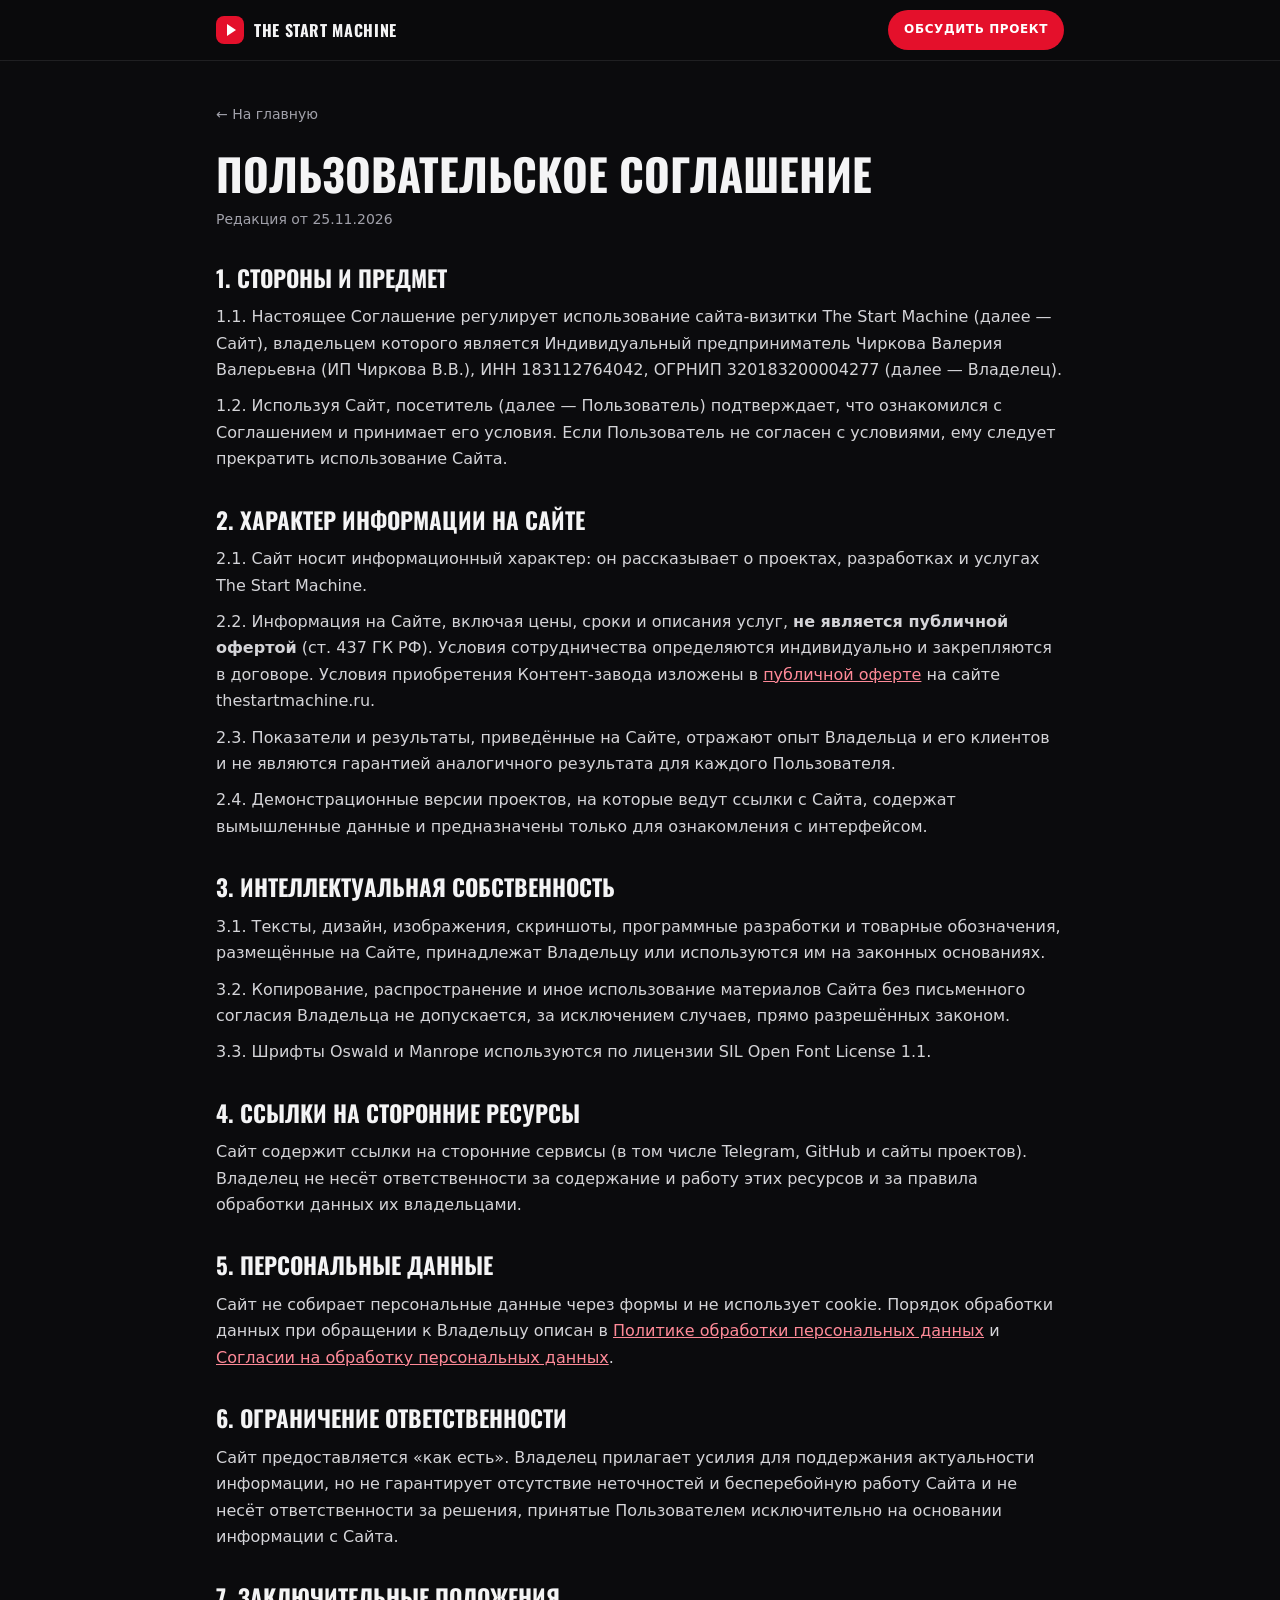
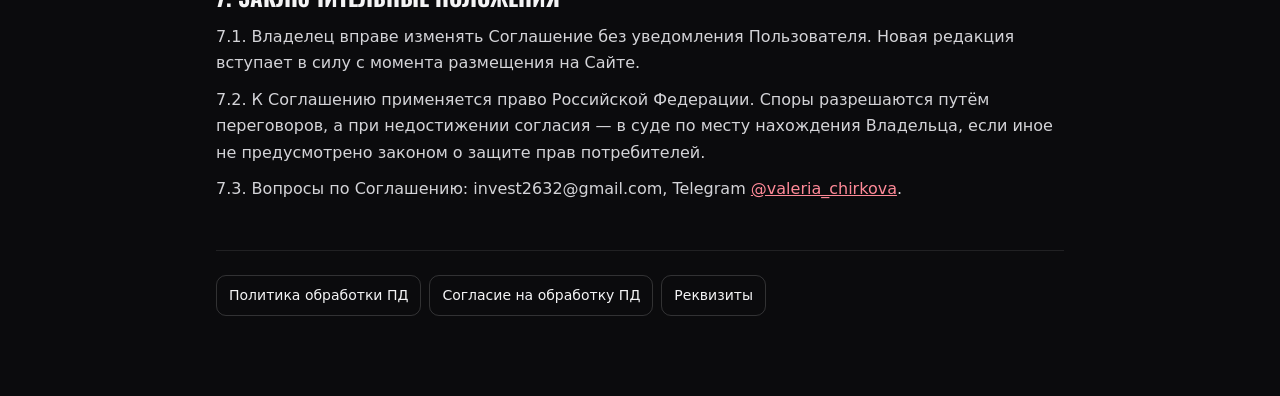
==== terms.html @ 9f0ff380 "Лендинг-визитка The Start Machine: проекты, команда, реквизиты и документы Co-Authored-By: Claude Op" ====
<!doctype html>
<html lang="ru">
<head>
<meta charset="utf-8">
<meta name="viewport" content="width=device-width, initial-scale=1">
<meta name="robots" content="noindex, nofollow">
<title>Пользовательское соглашение — The Start Machine</title>
<link rel="icon" href="data:image/svg+xml,%3Csvg xmlns='http://www.w3.org/2000/svg' viewBox='0 0 32 32'%3E%3Crect width='32' height='32' rx='7' fill='%23E4102B'/%3E%3Cpath d='M12 9l11 7-11 7z' fill='white'/%3E%3C/svg%3E">
<link rel="stylesheet" href="fonts/fonts.css">
<link rel="stylesheet" href="legal.css">
</head>
<body>
<header class="top"><div class="in"><a class="logo" href="index.html"><i></i><span>The Start Machine</span></a><a class="btn" href="https://t.me/valeria_chirkova" target="_blank" rel="noopener">Обсудить проект</a></div></header>
<main>
<a class="back" href="index.html">← На главную</a>
<h1>Пользовательское соглашение</h1>
<p class="meta">Редакция от 25.11.2026</p>

<h2>1. Стороны и предмет</h2>
<p>1.1. Настоящее Соглашение регулирует использование сайта-визитки The Start Machine (далее — Сайт), владельцем которого является Индивидуальный предприниматель Чиркова Валерия Валерьевна (ИП Чиркова В.В.), ИНН 183112764042, ОГРНИП 320183200004277 (далее — Владелец).</p>
<p>1.2. Используя Сайт, посетитель (далее — Пользователь) подтверждает, что ознакомился с Соглашением и принимает его условия. Если Пользователь не согласен с условиями, ему следует прекратить использование Сайта.</p>

<h2>2. Характер информации на Сайте</h2>
<p>2.1. Сайт носит информационный характер: он рассказывает о проектах, разработках и услугах The Start Machine.</p>
<p>2.2. Информация на Сайте, включая цены, сроки и описания услуг, <b>не является публичной офертой</b> (ст. 437 ГК РФ). Условия сотрудничества определяются индивидуально и закрепляются в договоре. Условия приобретения Контент-завода изложены в <a href="https://thestartmachine.ru/legal" target="_blank" rel="noopener">публичной оферте</a> на сайте thestartmachine.ru.</p>
<p>2.3. Показатели и результаты, приведённые на Сайте, отражают опыт Владельца и его клиентов и не являются гарантией аналогичного результата для каждого Пользователя.</p>
<p>2.4. Демонстрационные версии проектов, на которые ведут ссылки с Сайта, содержат вымышленные данные и предназначены только для ознакомления с интерфейсом.</p>

<h2>3. Интеллектуальная собственность</h2>
<p>3.1. Тексты, дизайн, изображения, скриншоты, программные разработки и товарные обозначения, размещённые на Сайте, принадлежат Владельцу или используются им на законных основаниях.</p>
<p>3.2. Копирование, распространение и иное использование материалов Сайта без письменного согласия Владельца не допускается, за исключением случаев, прямо разрешённых законом.</p>
<p>3.3. Шрифты Oswald и Manrope используются по лицензии SIL Open Font License 1.1.</p>

<h2>4. Ссылки на сторонние ресурсы</h2>
<p>Сайт содержит ссылки на сторонние сервисы (в том числе Telegram, GitHub и сайты проектов). Владелец не несёт ответственности за содержание и работу этих ресурсов и за правила обработки данных их владельцами.</p>

<h2>5. Персональные данные</h2>
<p>Сайт не собирает персональные данные через формы и не использует cookie. Порядок обработки данных при обращении к Владельцу описан в <a href="privacy.html">Политике обработки персональных данных</a> и <a href="consent.html">Согласии на обработку персональных данных</a>.</p>

<h2>6. Ограничение ответственности</h2>
<p>Сайт предоставляется «как есть». Владелец прилагает усилия для поддержания актуальности информации, но не гарантирует отсутствие неточностей и бесперебойную работу Сайта и не несёт ответственности за решения, принятые Пользователем исключительно на основании информации с Сайта.</p>

<h2>7. Заключительные положения</h2>
<p>7.1. Владелец вправе изменять Соглашение без уведомления Пользователя. Новая редакция вступает в силу с момента размещения на Сайте.</p>
<p>7.2. К Соглашению применяется право Российской Федерации. Споры разрешаются путём переговоров, а при недостижении согласия — в суде по месту нахождения Владельца, если иное не предусмотрено законом о защите прав потребителей.</p>
<p>7.3. Вопросы по Соглашению: invest2632@gmail.com, Telegram <a href="https://t.me/valeria_chirkova" target="_blank" rel="noopener">@valeria_chirkova</a>.</p>

<nav class="docs"><a href="privacy.html">Политика обработки ПД</a><a href="consent.html">Согласие на обработку ПД</a><a href="index.html#requisites">Реквизиты</a></nav>
</main>
</body>
</html>
---- fonts/fonts.css ----
@font-face {
  font-family: 'Manrope';
  font-style: normal;
  font-weight: 400;
  font-display: swap;
  src: url(manrope-cyrillic-0.woff2) format('woff2');
  unicode-range: U+0301, U+0400-045F, U+0490-0491, U+04B0-04B1, U+2116;
}
@font-face {
  font-family: 'Manrope';
  font-style: normal;
  font-weight: 400;
  font-display: swap;
  src: url(manrope-latin-1.woff2) format('woff2');
  unicode-range: U+0000-00FF, U+0131, U+0152-0153, U+02BB-02BC, U+02C6, U+02DA, U+02DC, U+0304, U+0308, U+0329, U+2000-206F, U+20AC, U+2122, U+2191, U+2193, U+2212, U+2215, U+FEFF, U+FFFD;
}
@font-face {
  font-family: 'Manrope';
  font-style: normal;
  font-weight: 500;
  font-display: swap;
  src: url(manrope-cyrillic-0.woff2) format('woff2');
  unicode-range: U+0301, U+0400-045F, U+0490-0491, U+04B0-04B1, U+2116;
}
@font-face {
  font-family: 'Manrope';
  font-style: normal;
  font-weight: 500;
  font-display: swap;
  src: url(manrope-latin-1.woff2) format('woff2');
  unicode-range: U+0000-00FF, U+0131, U+0152-0153, U+02BB-02BC, U+02C6, U+02DA, U+02DC, U+0304, U+0308, U+0329, U+2000-206F, U+20AC, U+2122, U+2191, U+2193, U+2212, U+2215, U+FEFF, U+FFFD;
}
@font-face {
  font-family: 'Manrope';
  font-style: normal;
  font-weight: 600;
  font-display: swap;
  src: url(manrope-cyrillic-0.woff2) format('woff2');
  unicode-range: U+0301, U+0400-045F, U+0490-0491, U+04B0-04B1, U+2116;
}
@font-face {
  font-family: 'Manrope';
  font-style: normal;
  font-weight: 600;
  font-display: swap;
  src: url(manrope-latin-1.woff2) format('woff2');
  unicode-range: U+0000-00FF, U+0131, U+0152-0153, U+02BB-02BC, U+02C6, U+02DA, U+02DC, U+0304, U+0308, U+0329, U+2000-206F, U+20AC, U+2122, U+2191, U+2193, U+2212, U+2215, U+FEFF, U+FFFD;
}
@font-face {
  font-family: 'Manrope';
  font-style: normal;
  font-weight: 700;
  font-display: swap;
  src: url(manrope-cyrillic-0.woff2) format('woff2');
  unicode-range: U+0301, U+0400-045F, U+0490-0491, U+04B0-04B1, U+2116;
}
@font-face {
  font-family: 'Manrope';
  font-style: normal;
  font-weight: 700;
  font-display: swap;
  src: url(manrope-latin-1.woff2) format('woff2');
  unicode-range: U+0000-00FF, U+0131, U+0152-0153, U+02BB-02BC, U+02C6, U+02DA, U+02DC, U+0304, U+0308, U+0329, U+2000-206F, U+20AC, U+2122, U+2191, U+2193, U+2212, U+2215, U+FEFF, U+FFFD;
}
@font-face {
  font-family: 'Manrope';
  font-style: normal;
  font-weight: 800;
  font-display: swap;
  src: url(manrope-cyrillic-0.woff2) format('woff2');
  unicode-range: U+0301, U+0400-045F, U+0490-0491, U+04B0-04B1, U+2116;
}
@font-face {
  font-family: 'Manrope';
  font-style: normal;
  font-weight: 800;
  font-display: swap;
  src: url(manrope-latin-1.woff2) format('woff2');
  unicode-range: U+0000-00FF, U+0131, U+0152-0153, U+02BB-02BC, U+02C6, U+02DA, U+02DC, U+0304, U+0308, U+0329, U+2000-206F, U+20AC, U+2122, U+2191, U+2193, U+2212, U+2215, U+FEFF, U+FFFD;
}
@font-face {
  font-family: 'Oswald';
  font-style: normal;
  font-weight: 500;
  font-display: swap;
  src: url(oswald-cyrillic-2.woff2) format('woff2');
  unicode-range: U+0301, U+0400-045F, U+0490-0491, U+04B0-04B1, U+2116;
}
@font-face {
  font-family: 'Oswald';
  font-style: normal;
  font-weight: 500;
  font-display: swap;
  src: url(oswald-latin-3.woff2) format('woff2');
  unicode-range: U+0000-00FF, U+0131, U+0152-0153, U+02BB-02BC, U+02C6, U+02DA, U+02DC, U+0304, U+0308, U+0329, U+2000-206F, U+20AC, U+2122, U+2191, U+2193, U+2212, U+2215, U+FEFF, U+FFFD;
}
@font-face {
  font-family: 'Oswald';
  font-style: normal;
  font-weight: 600;
  font-display: swap;
  src: url(oswald-cyrillic-2.woff2) format('woff2');
  unicode-range: U+0301, U+0400-045F, U+0490-0491, U+04B0-04B1, U+2116;
}
@font-face {
  font-family: 'Oswald';
  font-style: normal;
  font-weight: 600;
  font-display: swap;
  src: url(oswald-latin-3.woff2) format('woff2');
  unicode-range: U+0000-00FF, U+0131, U+0152-0153, U+02BB-02BC, U+02C6, U+02DA, U+02DC, U+0304, U+0308, U+0329, U+2000-206F, U+20AC, U+2122, U+2191, U+2193, U+2212, U+2215, U+FEFF, U+FFFD;
}
@font-face {
  font-family: 'Oswald';
  font-style: normal;
  font-weight: 700;
  font-display: swap;
  src: url(oswald-cyrillic-2.woff2) format('woff2');
  unicode-range: U+0301, U+0400-045F, U+0490-0491, U+04B0-04B1, U+2116;
}
@font-face {
  font-family: 'Oswald';
  font-style: normal;
  font-weight: 700;
  font-display: swap;
  src: url(oswald-latin-3.woff2) format('woff2');
  unicode-range: U+0000-00FF, U+0131, U+0152-0153, U+02BB-02BC, U+02C6, U+02DA, U+02DC, U+0304, U+0308, U+0329, U+2000-206F, U+20AC, U+2122, U+2191, U+2193, U+2212, U+2215, U+FEFF, U+FFFD;
}
---- legal.css ----
:root{--bg:#0b0b0d;--card:#16161a;--line:rgba(255,255,255,.09);--text:#f4f4f5;--muted:#a1a1aa;--red:#E4102B}
*{box-sizing:border-box;margin:0;padding:0}
html{-webkit-text-size-adjust:100%}
body{background:var(--bg);color:var(--text);font-family:Manrope,system-ui,-apple-system,"Segoe UI",Arial,sans-serif;font-size:16px;line-height:1.65}
a{color:#ff8a98}
.top{position:sticky;top:0;z-index:5;background:rgba(11,11,13,.9);-webkit-backdrop-filter:blur(12px);backdrop-filter:blur(12px);border-bottom:1px solid var(--line)}
.top .in{max-width:880px;margin:0 auto;padding:0 16px;height:60px;display:flex;align-items:center;justify-content:space-between;gap:12px}
.logo{display:flex;align-items:center;gap:10px;color:var(--text);text-decoration:none;font-family:Oswald,Impact,sans-serif;text-transform:uppercase;font-weight:700;letter-spacing:.04em;white-space:nowrap}
.logo i{width:28px;height:28px;border-radius:8px;background:var(--red);display:grid;place-items:center}
.logo i::after{content:"";border-left:9px solid #fff;border-top:6px solid transparent;border-bottom:6px solid transparent;margin-left:3px}
.btn{display:inline-block;background:var(--red);color:#fff;text-decoration:none;font-weight:800;font-size:12px;letter-spacing:.05em;text-transform:uppercase;padding:10px 16px;border-radius:999px;white-space:nowrap}
main{max-width:880px;margin:0 auto;padding:40px 16px 80px}
.back{display:inline-block;margin-bottom:24px;color:var(--muted);text-decoration:none;font-size:14px}
h1{font-family:Oswald,Impact,sans-serif;text-transform:uppercase;font-size:clamp(28px,5vw,44px);line-height:1.08;margin-bottom:10px}
.meta{color:var(--muted);font-size:14px;margin-bottom:32px}
h2{font-family:Oswald,Impact,sans-serif;text-transform:uppercase;font-size:clamp(19px,2.6vw,23px);margin:34px 0 12px;line-height:1.2}
p,li{color:#d4d4d8;margin-bottom:10px}
ul,ol{padding-left:22px;margin-bottom:12px}
.box{background:var(--card);border:1px solid var(--line);border-radius:16px;padding:18px 20px;margin:16px 0}
.box p:last-child{margin-bottom:0}
nav.docs{display:flex;flex-wrap:wrap;gap:8px;margin-top:48px;padding-top:24px;border-top:1px solid var(--line)}
nav.docs a{font-size:14px;color:var(--text);text-decoration:none;border:1px solid rgba(255,255,255,.16);border-radius:10px;padding:8px 12px}
nav.docs a:hover{border-color:var(--red)}
@media (max-width:420px){.logo span{display:none}}
@media print{body{background:#fff;color:#000}.top,nav.docs,.back{display:none}p,li{color:#000}.box{border-color:#999;background:none}a{color:#000}}
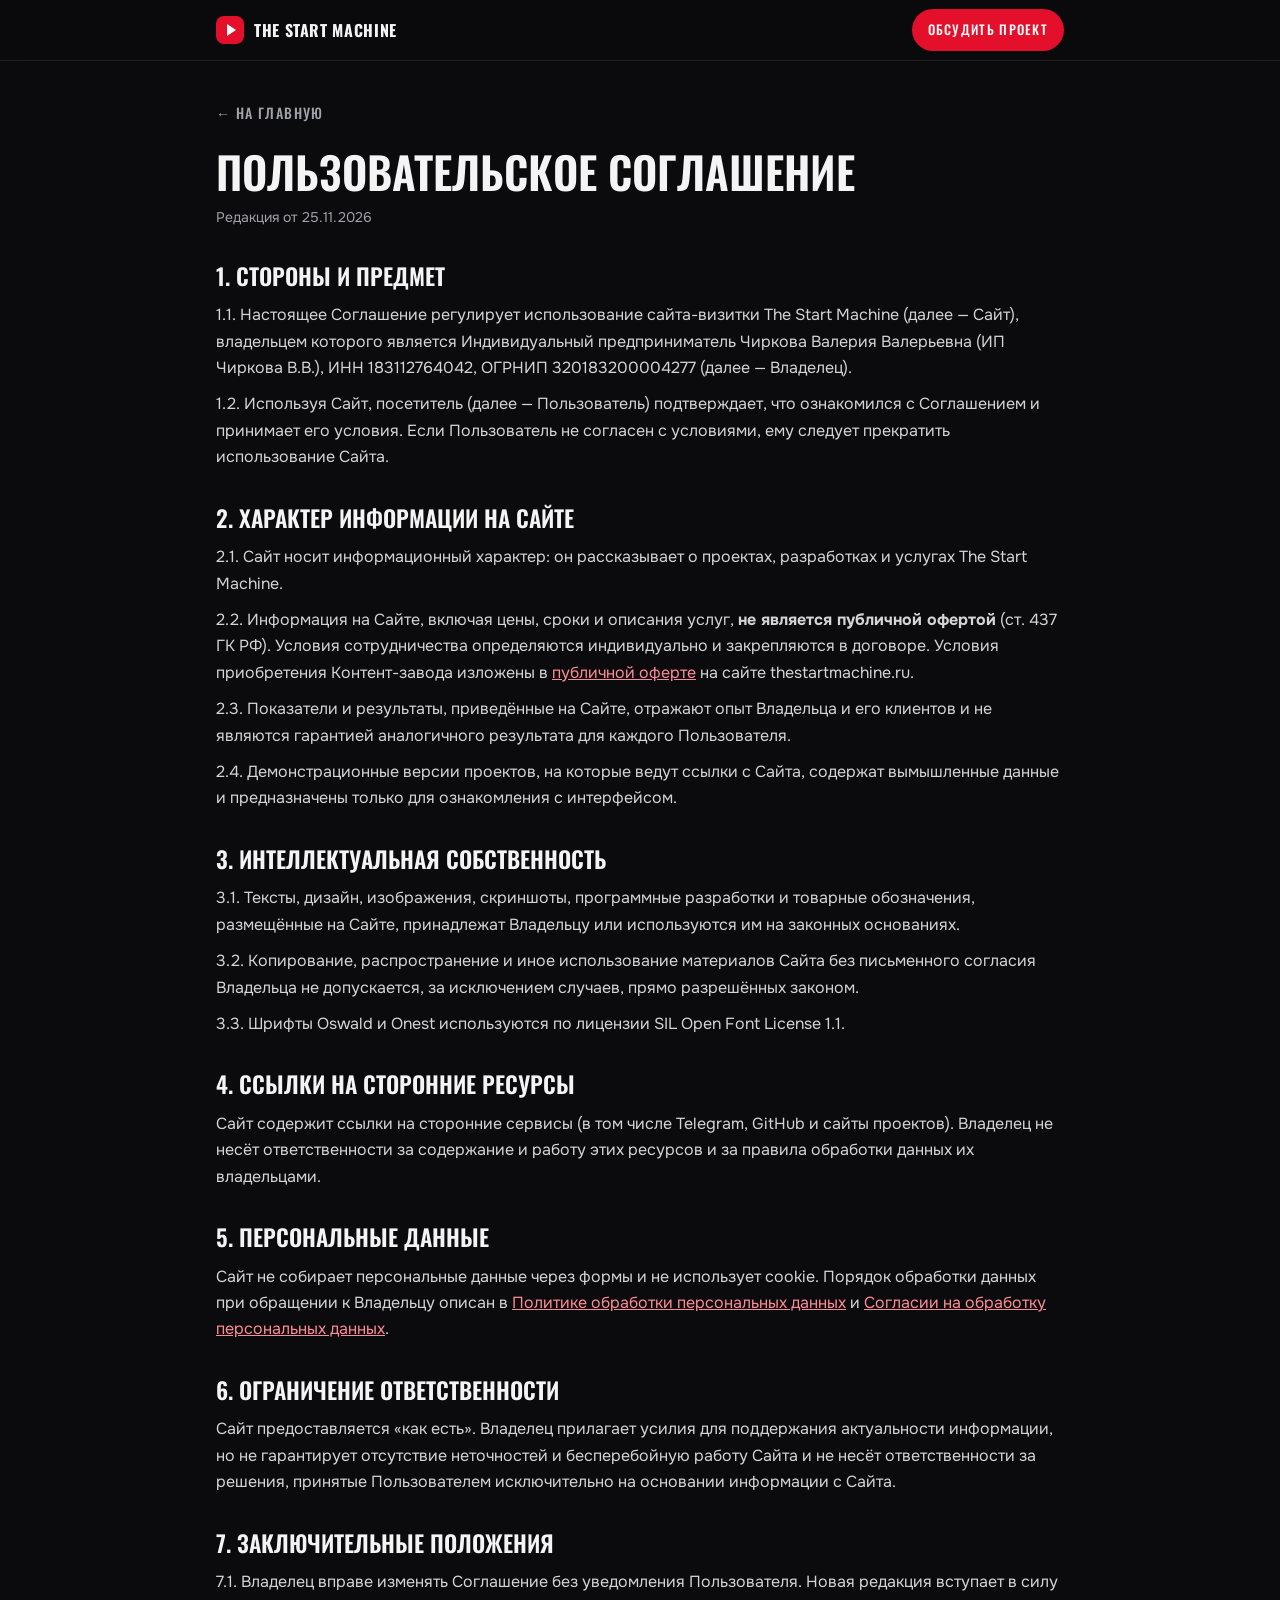
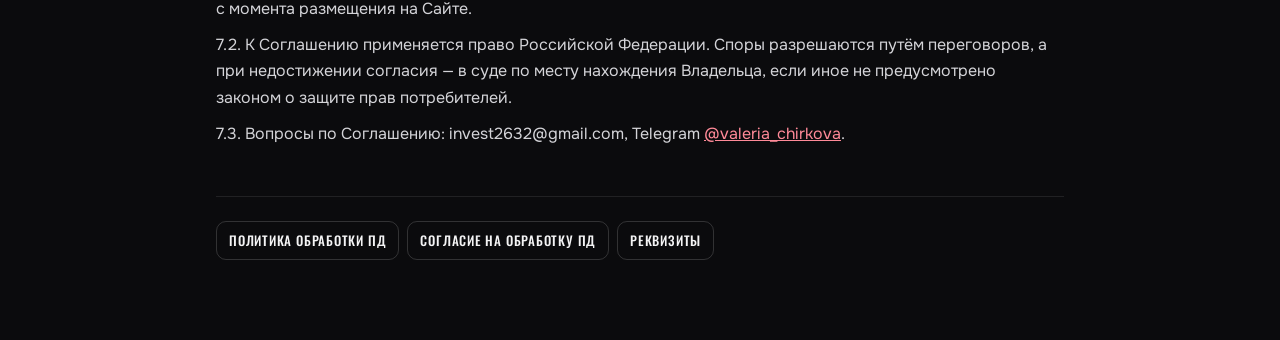
==== commit c5731376: "Новая финмодель 2.0, тёмный первый экран, моушен-анимация и фирменные шрифты Oswald + Onest Co-Autho" ====
--- a/terms.html
+++ b/terms.html
@@ -29,7 +29,7 @@
 <h2>3. Интеллектуальная собственность</h2>
 <p>3.1. Тексты, дизайн, изображения, скриншоты, программные разработки и товарные обозначения, размещённые на Сайте, принадлежат Владельцу или используются им на законных основаниях.</p>
 <p>3.2. Копирование, распространение и иное использование материалов Сайта без письменного согласия Владельца не допускается, за исключением случаев, прямо разрешённых законом.</p>
-<p>3.3. Шрифты Oswald и Manrope используются по лицензии SIL Open Font License 1.1.</p>
+<p>3.3. Шрифты Oswald и Onest используются по лицензии SIL Open Font License 1.1.</p>
 
 <h2>4. Ссылки на сторонние ресурсы</h2>
 <p>Сайт содержит ссылки на сторонние сервисы (в том числе Telegram, GitHub и сайты проектов). Владелец не несёт ответственности за содержание и работу этих ресурсов и за правила обработки данных их владельцами.</p>
--- a/fonts/fonts.css
+++ b/fonts/fonts.css
@@ -1,81 +1,65 @@
 @font-face {
-  font-family: 'Manrope';
+  font-family: 'Onest';
   font-style: normal;
   font-weight: 400;
   font-display: swap;
-  src: url(manrope-cyrillic-0.woff2) format('woff2');
+  src: url(onest-cyrillic.woff2) format('woff2');
   unicode-range: U+0301, U+0400-045F, U+0490-0491, U+04B0-04B1, U+2116;
 }
 @font-face {
-  font-family: 'Manrope';
+  font-family: 'Onest';
   font-style: normal;
   font-weight: 400;
   font-display: swap;
-  src: url(manrope-latin-1.woff2) format('woff2');
+  src: url(onest-latin.woff2) format('woff2');
   unicode-range: U+0000-00FF, U+0131, U+0152-0153, U+02BB-02BC, U+02C6, U+02DA, U+02DC, U+0304, U+0308, U+0329, U+2000-206F, U+20AC, U+2122, U+2191, U+2193, U+2212, U+2215, U+FEFF, U+FFFD;
 }
 @font-face {
-  font-family: 'Manrope';
+  font-family: 'Onest';
   font-style: normal;
   font-weight: 500;
   font-display: swap;
-  src: url(manrope-cyrillic-0.woff2) format('woff2');
+  src: url(onest-cyrillic.woff2) format('woff2');
   unicode-range: U+0301, U+0400-045F, U+0490-0491, U+04B0-04B1, U+2116;
 }
 @font-face {
-  font-family: 'Manrope';
+  font-family: 'Onest';
   font-style: normal;
   font-weight: 500;
   font-display: swap;
-  src: url(manrope-latin-1.woff2) format('woff2');
+  src: url(onest-latin.woff2) format('woff2');
   unicode-range: U+0000-00FF, U+0131, U+0152-0153, U+02BB-02BC, U+02C6, U+02DA, U+02DC, U+0304, U+0308, U+0329, U+2000-206F, U+20AC, U+2122, U+2191, U+2193, U+2212, U+2215, U+FEFF, U+FFFD;
 }
 @font-face {
-  font-family: 'Manrope';
+  font-family: 'Onest';
   font-style: normal;
   font-weight: 600;
   font-display: swap;
-  src: url(manrope-cyrillic-0.woff2) format('woff2');
+  src: url(onest-cyrillic.woff2) format('woff2');
   unicode-range: U+0301, U+0400-045F, U+0490-0491, U+04B0-04B1, U+2116;
 }
 @font-face {
-  font-family: 'Manrope';
+  font-family: 'Onest';
   font-style: normal;
   font-weight: 600;
   font-display: swap;
-  src: url(manrope-latin-1.woff2) format('woff2');
+  src: url(onest-latin.woff2) format('woff2');
   unicode-range: U+0000-00FF, U+0131, U+0152-0153, U+02BB-02BC, U+02C6, U+02DA, U+02DC, U+0304, U+0308, U+0329, U+2000-206F, U+20AC, U+2122, U+2191, U+2193, U+2212, U+2215, U+FEFF, U+FFFD;
 }
 @font-face {
-  font-family: 'Manrope';
+  font-family: 'Onest';
   font-style: normal;
   font-weight: 700;
   font-display: swap;
-  src: url(manrope-cyrillic-0.woff2) format('woff2');
+  src: url(onest-cyrillic.woff2) format('woff2');
   unicode-range: U+0301, U+0400-045F, U+0490-0491, U+04B0-04B1, U+2116;
 }
 @font-face {
-  font-family: 'Manrope';
+  font-family: 'Onest';
   font-style: normal;
   font-weight: 700;
   font-display: swap;
-  src: url(manrope-latin-1.woff2) format('woff2');
-  unicode-range: U+0000-00FF, U+0131, U+0152-0153, U+02BB-02BC, U+02C6, U+02DA, U+02DC, U+0304, U+0308, U+0329, U+2000-206F, U+20AC, U+2122, U+2191, U+2193, U+2212, U+2215, U+FEFF, U+FFFD;
-}
-@font-face {
-  font-family: 'Manrope';
-  font-style: normal;
-  font-weight: 800;
-  font-display: swap;
-  src: url(manrope-cyrillic-0.woff2) format('woff2');
-  unicode-range: U+0301, U+0400-045F, U+0490-0491, U+04B0-04B1, U+2116;
-}
-@font-face {
-  font-family: 'Manrope';
-  font-style: normal;
-  font-weight: 800;
-  font-display: swap;
-  src: url(manrope-latin-1.woff2) format('woff2');
+  src: url(onest-latin.woff2) format('woff2');
   unicode-range: U+0000-00FF, U+0131, U+0152-0153, U+02BB-02BC, U+02C6, U+02DA, U+02DC, U+0304, U+0308, U+0329, U+2000-206F, U+20AC, U+2122, U+2191, U+2193, U+2212, U+2215, U+FEFF, U+FFFD;
 }
 @font-face {
@@ -83,7 +67,7 @@
   font-style: normal;
   font-weight: 500;
   font-display: swap;
-  src: url(oswald-cyrillic-2.woff2) format('woff2');
+  src: url(oswald-cyrillic.woff2) format('woff2');
   unicode-range: U+0301, U+0400-045F, U+0490-0491, U+04B0-04B1, U+2116;
 }
 @font-face {
@@ -91,7 +75,7 @@
   font-style: normal;
   font-weight: 500;
   font-display: swap;
-  src: url(oswald-latin-3.woff2) format('woff2');
+  src: url(oswald-latin.woff2) format('woff2');
   unicode-range: U+0000-00FF, U+0131, U+0152-0153, U+02BB-02BC, U+02C6, U+02DA, U+02DC, U+0304, U+0308, U+0329, U+2000-206F, U+20AC, U+2122, U+2191, U+2193, U+2212, U+2215, U+FEFF, U+FFFD;
 }
 @font-face {
@@ -99,7 +83,7 @@
   font-style: normal;
   font-weight: 600;
   font-display: swap;
-  src: url(oswald-cyrillic-2.woff2) format('woff2');
+  src: url(oswald-cyrillic.woff2) format('woff2');
   unicode-range: U+0301, U+0400-045F, U+0490-0491, U+04B0-04B1, U+2116;
 }
 @font-face {
@@ -107,7 +91,7 @@
   font-style: normal;
   font-weight: 600;
   font-display: swap;
-  src: url(oswald-latin-3.woff2) format('woff2');
+  src: url(oswald-latin.woff2) format('woff2');
   unicode-range: U+0000-00FF, U+0131, U+0152-0153, U+02BB-02BC, U+02C6, U+02DA, U+02DC, U+0304, U+0308, U+0329, U+2000-206F, U+20AC, U+2122, U+2191, U+2193, U+2212, U+2215, U+FEFF, U+FFFD;
 }
 @font-face {
@@ -115,7 +99,7 @@
   font-style: normal;
   font-weight: 700;
   font-display: swap;
-  src: url(oswald-cyrillic-2.woff2) format('woff2');
+  src: url(oswald-cyrillic.woff2) format('woff2');
   unicode-range: U+0301, U+0400-045F, U+0490-0491, U+04B0-04B1, U+2116;
 }
 @font-face {
@@ -123,6 +107,6 @@
   font-style: normal;
   font-weight: 700;
   font-display: swap;
-  src: url(oswald-latin-3.woff2) format('woff2');
+  src: url(oswald-latin.woff2) format('woff2');
   unicode-range: U+0000-00FF, U+0131, U+0152-0153, U+02BB-02BC, U+02C6, U+02DA, U+02DC, U+0304, U+0308, U+0329, U+2000-206F, U+20AC, U+2122, U+2191, U+2193, U+2212, U+2215, U+FEFF, U+FFFD;
 }
--- a/legal.css
+++ b/legal.css
@@ -1,25 +1,25 @@
 :root{--bg:#0b0b0d;--card:#16161a;--line:rgba(255,255,255,.09);--text:#f4f4f5;--muted:#a1a1aa;--red:#E4102B}
 *{box-sizing:border-box;margin:0;padding:0}
 html{-webkit-text-size-adjust:100%}
-body{background:var(--bg);color:var(--text);font-family:Manrope,system-ui,-apple-system,"Segoe UI",Arial,sans-serif;font-size:16px;line-height:1.65}
+body{background:var(--bg);color:var(--text);font-family:Onest,system-ui,-apple-system,"Segoe UI",Arial,sans-serif;font-size:16px;line-height:1.65}
 a{color:#ff8a98}
 .top{position:sticky;top:0;z-index:5;background:rgba(11,11,13,.9);-webkit-backdrop-filter:blur(12px);backdrop-filter:blur(12px);border-bottom:1px solid var(--line)}
 .top .in{max-width:880px;margin:0 auto;padding:0 16px;height:60px;display:flex;align-items:center;justify-content:space-between;gap:12px}
-.logo{display:flex;align-items:center;gap:10px;color:var(--text);text-decoration:none;font-family:Oswald,Impact,sans-serif;text-transform:uppercase;font-weight:700;letter-spacing:.04em;white-space:nowrap}
+.logo{display:flex;align-items:center;gap:10px;color:var(--text);text-decoration:none;font-family:Oswald,Impact,"Arial Narrow",sans-serif;text-transform:uppercase;font-weight:700;letter-spacing:.04em;white-space:nowrap}
 .logo i{width:28px;height:28px;border-radius:8px;background:var(--red);display:grid;place-items:center}
 .logo i::after{content:"";border-left:9px solid #fff;border-top:6px solid transparent;border-bottom:6px solid transparent;margin-left:3px}
-.btn{display:inline-block;background:var(--red);color:#fff;text-decoration:none;font-weight:800;font-size:12px;letter-spacing:.05em;text-transform:uppercase;padding:10px 16px;border-radius:999px;white-space:nowrap}
+.btn{display:inline-block;background:var(--red);color:#fff;text-decoration:none;font-family:Oswald,Impact,"Arial Narrow",sans-serif;font-weight:500;font-size:13px;letter-spacing:.1em;text-transform:uppercase;padding:10px 16px;border-radius:999px;white-space:nowrap}
 main{max-width:880px;margin:0 auto;padding:40px 16px 80px}
-.back{display:inline-block;margin-bottom:24px;color:var(--muted);text-decoration:none;font-size:14px}
-h1{font-family:Oswald,Impact,sans-serif;text-transform:uppercase;font-size:clamp(28px,5vw,44px);line-height:1.08;margin-bottom:10px}
+.back{font-family:Oswald,Impact,"Arial Narrow",sans-serif;text-transform:uppercase;letter-spacing:.1em;display:inline-block;margin-bottom:24px;color:var(--muted);text-decoration:none;font-size:14px}
+h1{font-family:Oswald,Impact,"Arial Narrow",sans-serif;font-weight:600;text-transform:uppercase;font-size:clamp(28px,5vw,44px);line-height:1.08;margin-bottom:10px}
 .meta{color:var(--muted);font-size:14px;margin-bottom:32px}
-h2{font-family:Oswald,Impact,sans-serif;text-transform:uppercase;font-size:clamp(19px,2.6vw,23px);margin:34px 0 12px;line-height:1.2}
+h2{font-family:Oswald,Impact,"Arial Narrow",sans-serif;font-weight:600;text-transform:uppercase;font-size:clamp(19px,2.6vw,23px);margin:34px 0 12px;line-height:1.2}
 p,li{color:#d4d4d8;margin-bottom:10px}
 ul,ol{padding-left:22px;margin-bottom:12px}
 .box{background:var(--card);border:1px solid var(--line);border-radius:16px;padding:18px 20px;margin:16px 0}
 .box p:last-child{margin-bottom:0}
 nav.docs{display:flex;flex-wrap:wrap;gap:8px;margin-top:48px;padding-top:24px;border-top:1px solid var(--line)}
-nav.docs a{font-size:14px;color:var(--text);text-decoration:none;border:1px solid rgba(255,255,255,.16);border-radius:10px;padding:8px 12px}
+nav.docs a{font-family:Oswald,Impact,"Arial Narrow",sans-serif;font-weight:500;text-transform:uppercase;letter-spacing:.06em;font-size:13px;color:var(--text);text-decoration:none;border:1px solid rgba(255,255,255,.16);border-radius:10px;padding:8px 12px}
 nav.docs a:hover{border-color:var(--red)}
 @media (max-width:420px){.logo span{display:none}}
 @media print{body{background:#fff;color:#000}.top,nav.docs,.back{display:none}p,li{color:#000}.box{border-color:#999;background:none}a{color:#000}}
